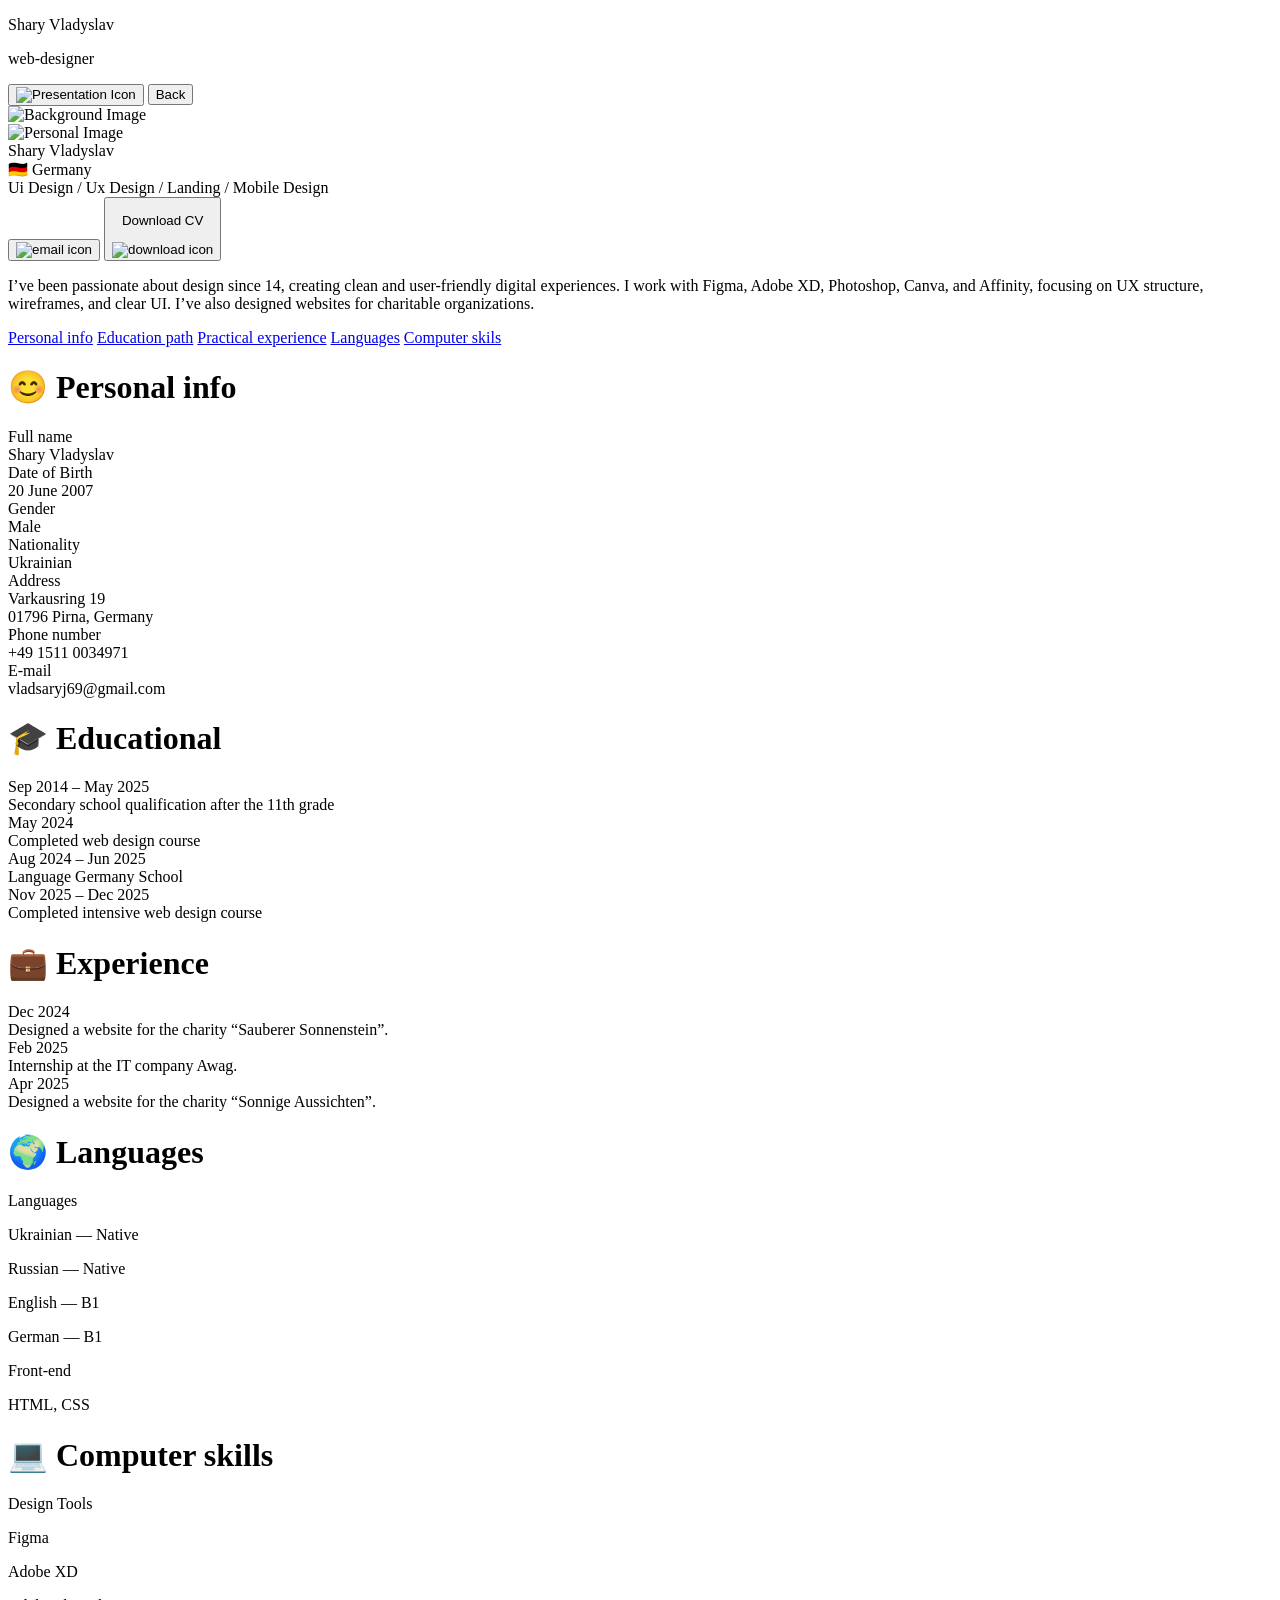
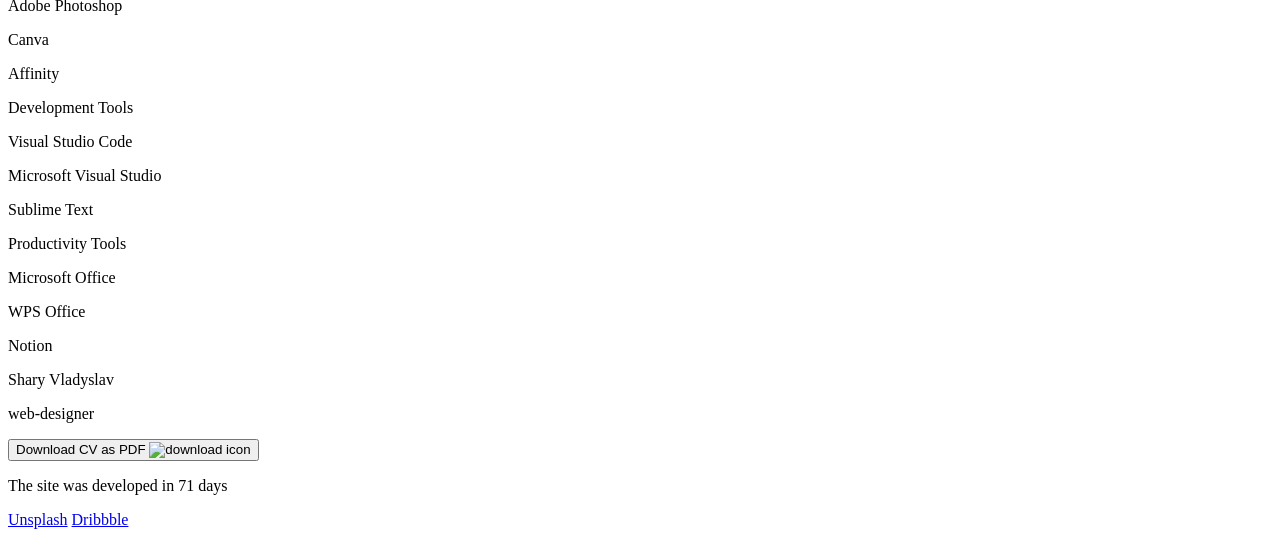
==== about.html @ 0f0cf289 "Add files via upload" ====
<!DOCTYPE html>
<html lang="en">
<head>
    <meta charset="UTF-8">
    <meta name="viewport" content="width=device-width, initial-scale=1.0">
    <link rel="stylesheet" href="./css/styles.css">
    <title>About me</title>
</head>
<body>
    <div class="mainContainer">
        <nav>
            <div class="logoContainer">
                <p class="logo">Shary Vladyslav</p>
                <p class="subtitleLogo">web-designer</p>
            </div>
            
            <div class="buttonsContainer">
                <button class="liquidBtn" id="liquidBtnPresentation" onclick="location.href='presentation.html'">
                    <img class="presentationIco" src="./img/presentationIco.png" alt="Presentation Icon">
                </button>
                <button class="liquidBtn" id="liquidBtnBack" onclick="location.href='index.html'">Back</button>
            </div>
        </nav>

        <!-- Background image and my personal -->
         <div class="previewImages">
            <img src="./img/backgroundImageV2.png" alt="Background Image" class="backgroundImg">
         </div>

        <div class="previewContainer">
            <!-- Name, Email, Button -->
            <div class="containers">
                <img src="./img/myFace.png" alt="Personal Image" class="personalImg">

                <div class="nameAndButton">
                    <div class="nameEmailContainer">
                        <div class="logo">Shary Vladyslav</div>
                        <div class="text">🇩🇪 Germany</div>
                        <div class="knowledge">Ui Design / Ux Design / Landing / Mobile Design</div>
                    </div>

                    <!-- Buttons -->
                    <div class="btnContainer">
                        <button class="liquidBtn" id="copyEmailBtn">
                            <img class="downloadIco" src="./img/emailIco.png" alt="email icon">
                        </button>

                        <button class="liquidBtnBlack" id="download-btn">
                            <p class="btnText">Download CV</p>
                            <img class="downloadIco" src="./img/tabler_download.png" alt="download icon">
                        </button>
                    </div>
                </div>

                <!-- Smal text about me -->
                <div class="aboutMeContainer">
                    <p class="text">
                        I’ve been passionate about design since 14, creating clean and user-friendly digital experiences.
                        I work with Figma, Adobe XD, Photoshop, Canva, and Affinity, focusing on UX structure, wireframes, and clear UI.
                        I’ve also designed websites for charitable organizations.
                    </p>
                </div>

                <!-- CV Map -->
                <div class="cvMap">
                    <a class="cvMapTitles" href="#personalInfo">Personal info</a>
                    <a class="cvMapTitles" href="#educationalPath">Education path</a>
                    <a class="cvMapTitles" href="#practicalExperience">Practical experience</a>
                    <a class="cvMapTitles" href="#languages">Languages</a>
                    <a class="cvMapTitles" href="#computerSkils">Computer skils</a>
                </div>
            </div>

            <!-- Personal info -->
            <div class="containers">
                <h1 class="textTitle" id="personalInfo">😊 Personal info</h1>

                <div class="table">
                    <div class="row">
                        <div class="parameter">Full name</div>
                        <div class="info" id="lineInfo">Shary Vladyslav</div>
                    </div>

                    <div class="row">
                        <div class="parameter">Date of Birth</div>
                        <div class="info" id="lineInfo">20 June 2007</div>
                    </div>

                     <div class="row">
                        <div class="parameter">Gender</div>
                        <div class="info" id="lineInfo">Male</div>
                    </div>

                    <div class="row">
                        <div class="parameter">Nationality</div>
                        <div class="info" id="lineInfo">Ukrainian</div>
                    </div>

                    <div class="row">
                        <div class="parameter">Address</div>
                        <div class="info" id="lineInfo">Varkausring 19<br>
                                                        01796 Pirna, Germany</div>
                    </div>

                    <div class="row">
                        <div class="parameter">Phone number</div>
                        <div class="info" id="lineInfo">+49 1511 0034971</div>
                    </div>

                    <div class="row">
                        <div class="parameter">E-mail</div>
                        <div class="info" id="lineInfo">vladsaryj69@gmail.com</div>
                    </div>
                </div>
            </div>

            <!-- Educational path -->
            <div class="containers">
                <h1 class="textTitle" id="educationalPath">🎓 Educational</h1>

                <div class="table">
                    <div class="row">
                        <div class="parameter">Sep 2014 – May 2025  </div>
                        <div class="info" id="lineInfo">Secondary school qualification after the 11th grade</div>
                    </div>

                    <div class="row">
                        <div class="parameter">May 2024</div>
                        <div class="info" id="lineInfo">Completed web design course</div>
                    </div>

                    <div class="row">
                        <div class="parameter">Aug 2024 – Jun 2025</div>
                        <div class="info" id="lineInfo">Language Germany School</div>
                    </div>

                    <div class="row">
                        <div class="parameter">Nov 2025 – Dec 2025</div>
                        <div class="info" id="lineInfo">Completed intensive web design course</div>
                    </div>
                </div>
            </div>

            <!-- Practical experience -->
            <div class="containers">
                <h1 class="textTitle" id="practicalExperience">💼 Experience</h1>

                <div class="table">
                    <div class="row">
                        <div class="parameter">Dec 2024</div>
                        <div class="info" id="lineInfo">Designed a website for the charity “Sauberer Sonnenstein”.</div>
                    </div>

                    <div class="row">
                        <div class="parameter">Feb 2025</div>
                        <div class="info" id="lineInfo">Internship at the IT company Awag.</div>
                    </div>

                    <div class="row">
                        <div class="parameter">Apr 2025</div>
                        <div class="info" id="lineInfo">Designed a website for the charity “Sonnige Aussichten”.</div>
                    </div>
                </div>
            </div>

            <!-- Languages -->
            <div class="containers">
                <h1 class="textTitle" id="languages">🌍 Languages</h1>

                <div class="langContainer">
                    <div class="lang">
                        <p class="parameter">Languages</p>
                        <p class="info">Ukrainian — Native</p>
                        <p class="info">Russian — Native</p>
                        <p class="info">English — B1</p>
                        <p class="info">German — B1</p>
                    </div>
                    <div class="lang">
                        <p class="parameter">Front-end</p>
                        <p class="info">HTML, CSS</p>
                    </div>
                </div>
            </div>

            <!-- Computer skills -->
            <div class="containers">
                <h1 class="textTitle" id="computerSkils">💻 Computer skills</h1>

                <div class="comContainer">

                    <!-- Design -->
                    <div class="lang">
                        <p class="parameter">Design Tools</p>
                        <p class="info">Figma</p>
                        <p class="info">Adobe XD</p>
                        <p class="info">Adobe Photoshop</p>
                        <p class="info">Canva</p>
                        <p class="info">Affinity</p>
                    </div>

                    <!-- Front-end -->
                    <div class="lang">
                        <p class="parameter">Development Tools</p>
                        <p class="info">Visual Studio Code</p>
                        <p class="info">Microsoft Visual Studio</p>
                        <p class="info">Sublime Text</p>
                    </div>

                    <!-- Office -->
                    <div class="lang">
                        <p class="parameter">Productivity Tools</p>
                        <p class="info">Microsoft Office</p>
                        <p class="info">WPS Office</p>
                        <p class="info">Notion</p>
                    </div>
                </div>
            </div>
        </div>

        <div class="footer">
            <div class="mainFooterContentContainer">
                <div class="titleLogo">
                    <p class="logo">Shary Vladyslav</p>
                    <p class="subtitleLogo">web-designer</p>
                </div>

                <div class="footerButtons">
                    <button class="liquidBtnBlack" id="download-btn"> Download CV as PDF
                        <img class="downloadIco" src="./img/tabler_download.png" alt="download icon">
                    </button>
                </div>
            </div>

            <div class="dockumentationContainer">
                <p class="dockumentation">The site was developed in 71 days</p>
                <div class="socialMediaContainer">
                    <a class="dockumentation" href="https://unsplash.com/@vlado_" target="_blank" rel="noopener noreferrer"">Unsplash</a>
                    <a class="dockumentation" href="https://dribbble.com/UIUniverse" target="_blank" rel="noopener noreferrer"">Dribbble</a>
                </div>
            </div>
        </div>
    </div>
</body>
<script src="./js/script.js"></script>
</html>
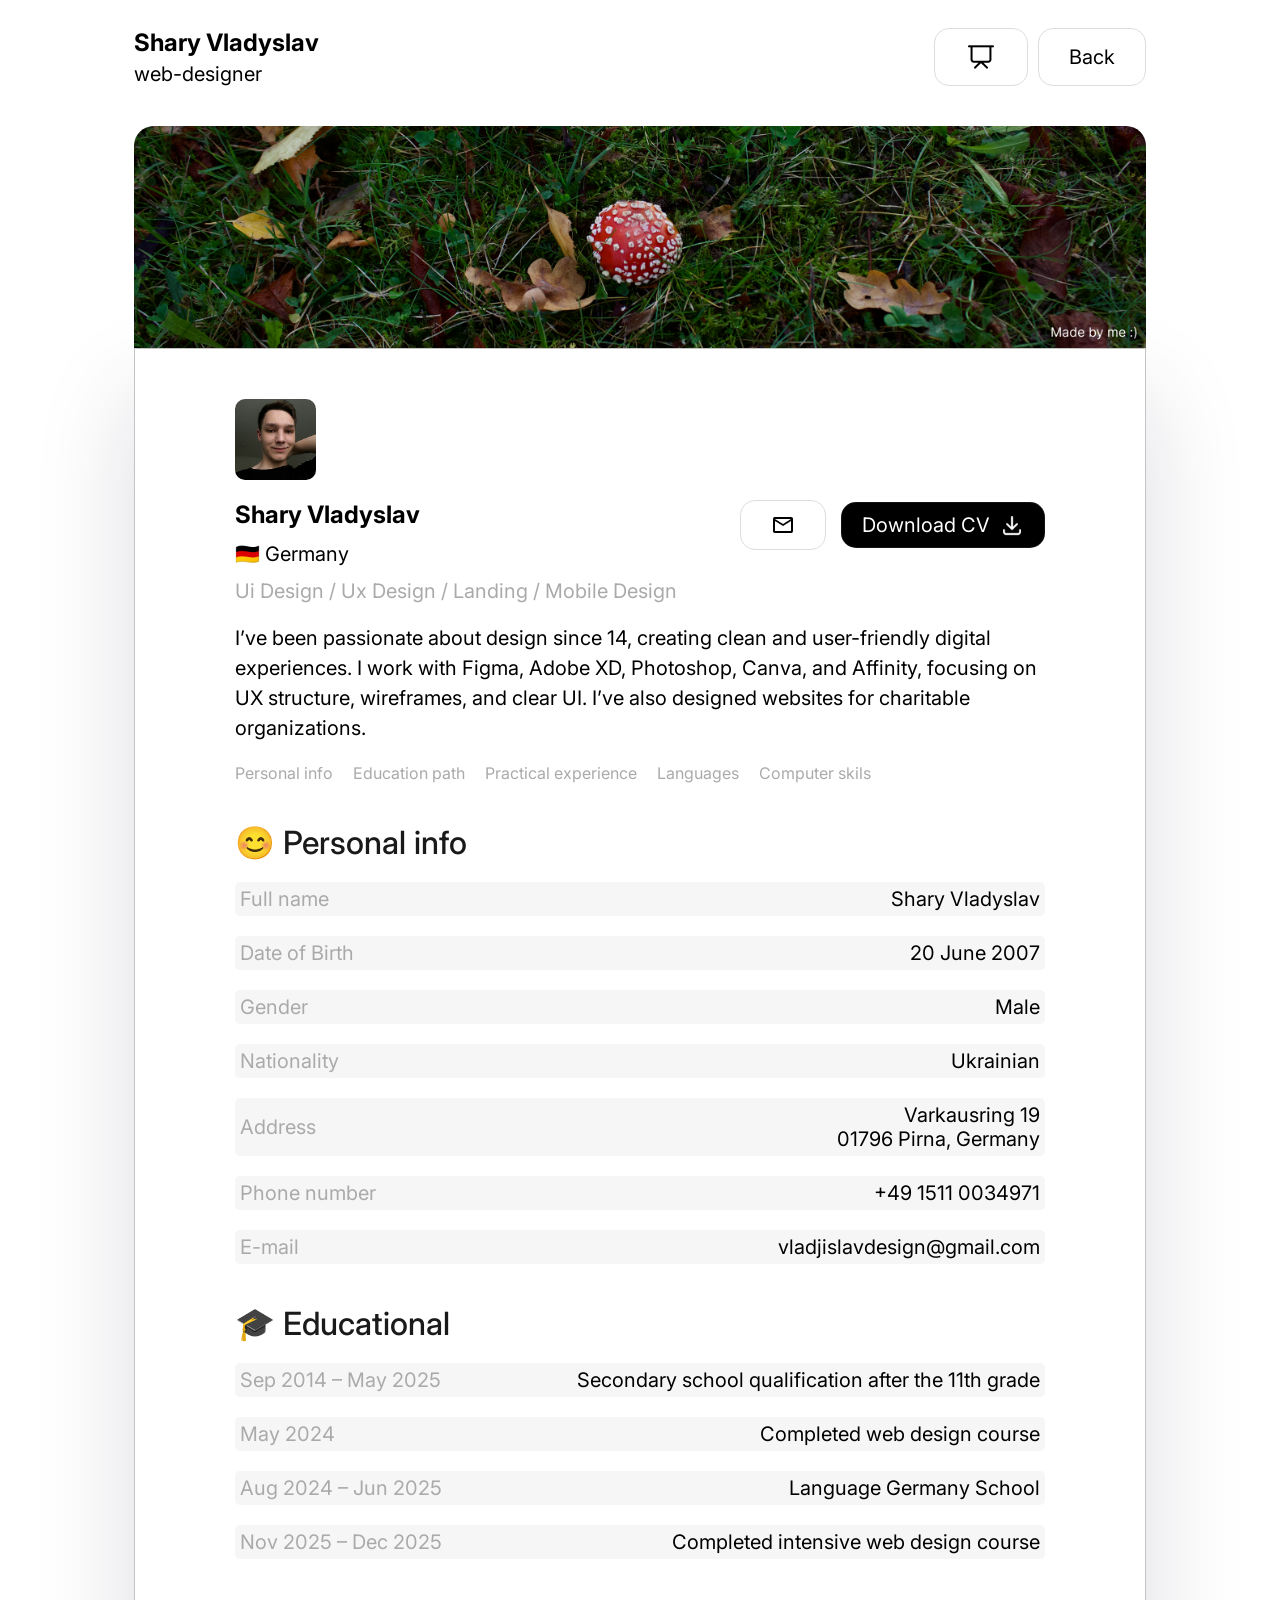
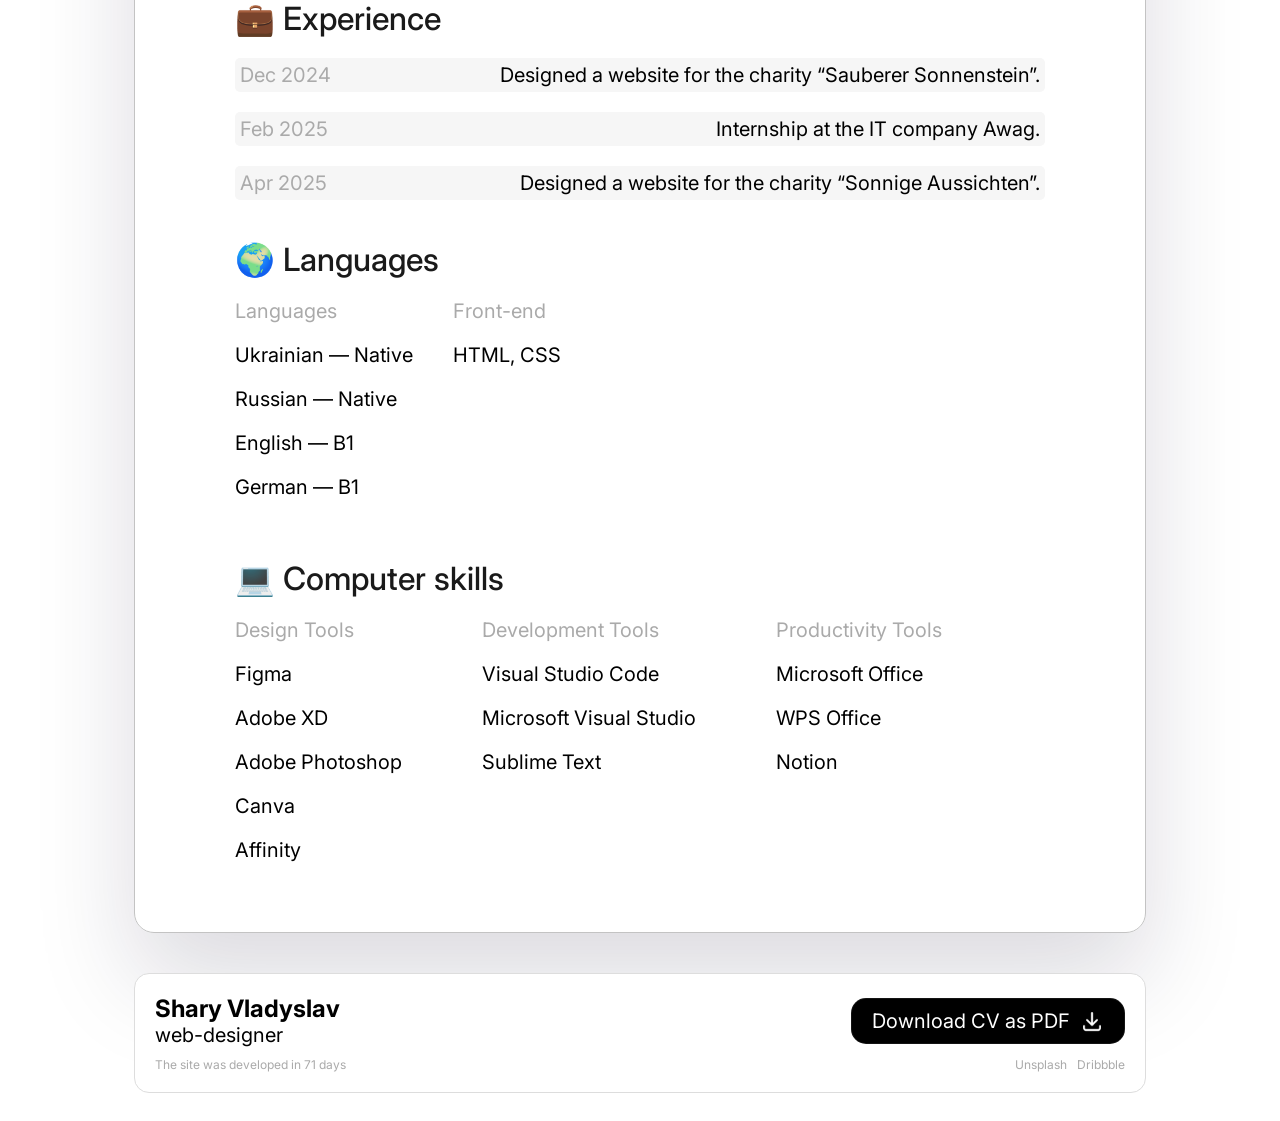
==== commit d709baca: "Update email address in about.html" ====
--- a/about.html
+++ b/about.html
@@ -109,7 +109,7 @@
 
                     <div class="row">
                         <div class="parameter">E-mail</div>
-                        <div class="info" id="lineInfo">vladsaryj69@gmail.com</div>
+                        <div class="info" id="lineInfo">vladjislavdesign@gmail.com</div>
                     </div>
                 </div>
             </div>
@@ -242,4 +242,4 @@
     </div>
 </body>
 <script src="./js/script.js"></script>
-</html>+</html>
--- a/css/styles.css
+++ b/css/styles.css
@@ -0,0 +1,10 @@
+@import url(../base.css);
+@import url(../components.css);
+@import url(../layout.css);
+@import url(./pages/home.css);
+@import url(./pages/about.css);
+@import url(./pages/yourBacker.css);
+@import url(./pages/presentation.css);
+@import url(./pages/pricing.css);
+@import url(./pages/bank.css);
+@import url(./pages/coffeeNap.css);
